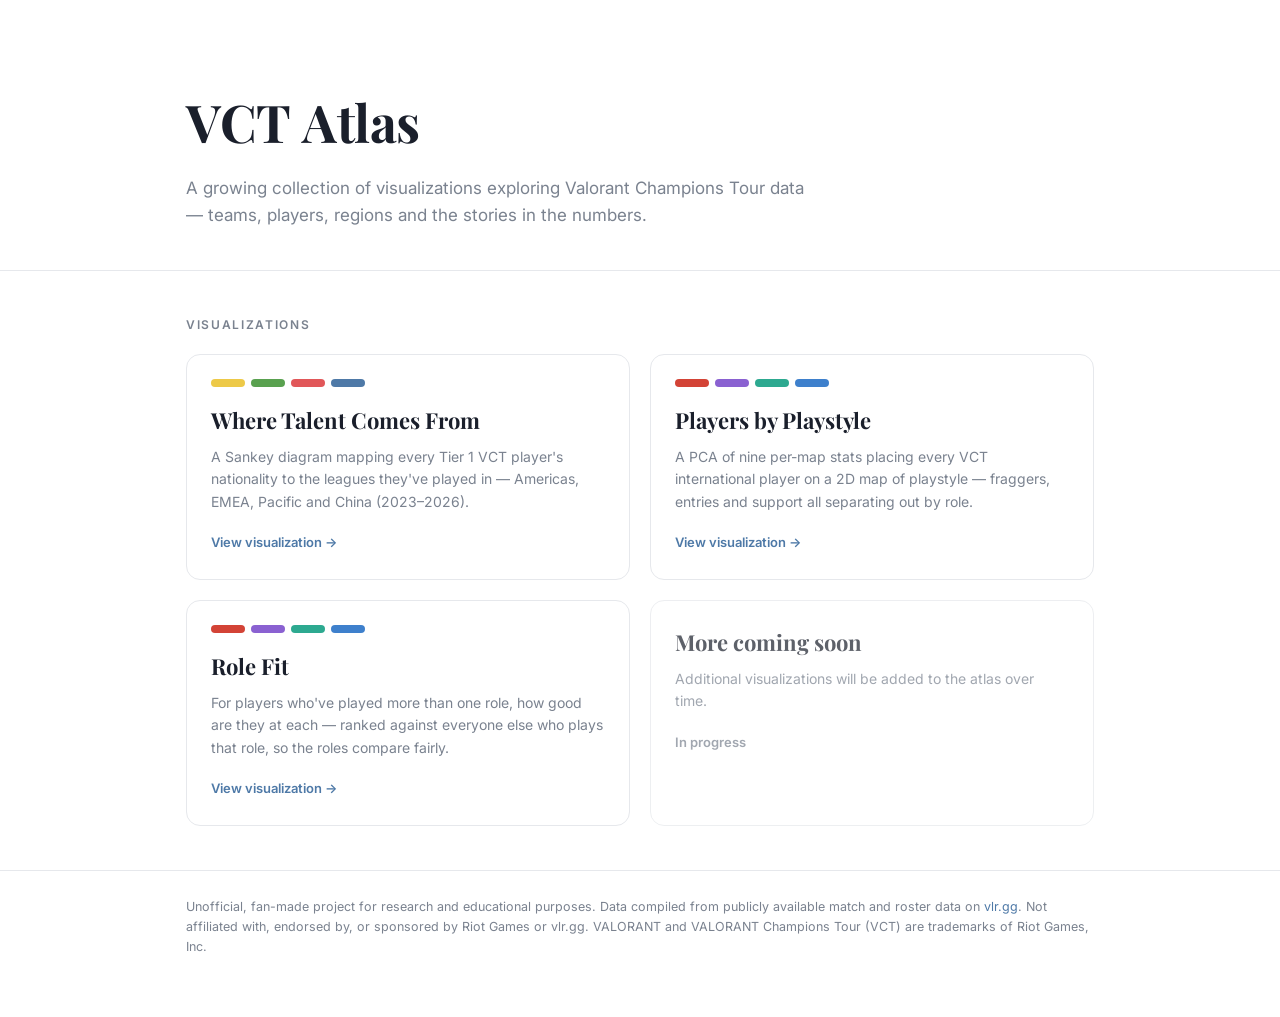
==== site/index.html @ 2ffb7d67 "Initial commit: VCT Atlas website + build scripts Three static visualizations (talent-flow Sankey, p" ====
<!doctype html>
<html lang="en"><head><meta charset="utf-8">
<meta name="viewport" content="width=device-width, initial-scale=1">
<title>VCT Atlas — Valorant Champions Tour, visualized</title>
<meta name="description" content="A growing collection of visualizations of Valorant Champions Tour (VCT) data.">
<link rel="preconnect" href="https://fonts.googleapis.com">
<link rel="preconnect" href="https://fonts.gstatic.com" crossorigin>
<link href="https://fonts.googleapis.com/css2?family=Inter:wght@400;500;600;700&family=Playfair+Display:wght@600;700&display=swap" rel="stylesheet">
<style>
  :root{ --ink:#1a1f2b; --body:#3c4250; --muted:#7a828f; --line:#e6e8ec; --accent:#4e79a7; }
  *{box-sizing:border-box}
  html,body{margin:0;background:#ffffff;color:var(--body);
    font-family:'Inter',system-ui,sans-serif;-webkit-font-smoothing:antialiased;line-height:1.6}
  .wrap{max-width:960px;margin:0 auto;padding:0 26px}
  header{padding:80px 0 40px;border-bottom:1px solid var(--line)}
  h1{font-family:'Playfair Display',Georgia,serif;font-weight:700;font-size:52px;
    letter-spacing:-.5px;color:var(--ink);margin:0 0 12px}
  header p{font-size:17px;color:var(--muted);margin:0;max-width:620px}
  section{padding:44px 0}
  .eyebrow{font-size:12px;font-weight:600;letter-spacing:.14em;text-transform:uppercase;
    color:var(--muted);margin:0 0 20px}
  .grid{display:grid;grid-template-columns:repeat(auto-fill,minmax(300px,1fr));gap:20px}
  .card{display:block;text-decoration:none;color:inherit;border:1px solid var(--line);
    border-radius:14px;padding:24px;transition:box-shadow .15s ease,transform .15s ease,border-color .15s ease}
  .card:hover{box-shadow:0 10px 30px rgba(26,31,43,.08);transform:translateY(-2px);border-color:#d3d8e0}
  .card h2{font-family:'Playfair Display',Georgia,serif;font-weight:700;font-size:22px;
    color:var(--ink);margin:0 0 8px}
  .card p{font-size:14px;color:var(--muted);margin:0 0 16px}
  .card .go{font-size:13px;font-weight:600;color:var(--accent)}
  .swatch{display:flex;gap:6px;margin-bottom:16px}
  .swatch span{width:34px;height:8px;border-radius:4px}
  .card.soon{opacity:.7;cursor:default}
  .card.soon .go{color:var(--muted)}
  footer{border-top:1px solid var(--line);padding:26px 0 60px;font-size:12.5px;color:var(--muted)}
  footer a{color:var(--accent);text-decoration:none}
  footer a:hover{text-decoration:underline}
</style></head>
<body>
<header><div class="wrap">
  <h1>VCT&nbsp;Atlas</h1>
  <p>A growing collection of visualizations exploring Valorant Champions Tour data — teams,
     players, regions and the stories in the numbers.</p>
</div></header>

<section><div class="wrap">
  <p class="eyebrow">Visualizations</p>
  <div class="grid">

    <a class="card" href="talent-flow/">
      <div class="swatch">
        <span style="background:#edc948"></span><span style="background:#59a14f"></span>
        <span style="background:#e15759"></span><span style="background:#4e79a7"></span>
      </div>
      <h2>Where Talent Comes From</h2>
      <p>A Sankey diagram mapping every Tier&nbsp;1 VCT player's nationality to the leagues
         they've played in — Americas, EMEA, Pacific and China (2023–2026).</p>
      <span class="go">View visualization →</span>
    </a>
    <a class="card" href="player-galaxy/">
      <div class="swatch">
        <span style="background:hsl(5,64%,52%)"></span><span style="background:hsl(262,55%,60%)"></span>
        <span style="background:hsl(168,58%,42%)"></span><span style="background:hsl(212,58%,52%)"></span>
      </div>
      <h2>Players by Playstyle</h2>
      <p>A PCA of nine per-map stats placing every VCT international player on a 2D map of
         playstyle — fraggers, entries and support all separating out by role.</p>
      <span class="go">View visualization →</span>
    </a>

    <a class="card" href="role-fit/">
      <div class="swatch">
        <span style="background:hsl(5,64%,52%)"></span><span style="background:hsl(262,55%,60%)"></span>
        <span style="background:hsl(168,58%,42%)"></span><span style="background:hsl(212,58%,52%)"></span>
      </div>
      <h2>Role Fit</h2>
      <p>For players who've played more than one role, how good are they at each — ranked against
         everyone else who plays that role, so the roles compare fairly.</p>
      <span class="go">View visualization →</span>
    </a>

    <div class="card soon">
      <h2>More coming soon</h2>
      <p>Additional visualizations will be added to the atlas over time.</p>
      <span class="go">In progress</span>
    </div>

  </div>
</div></section>

<footer><div class="wrap">
  Unofficial, fan-made project for research and educational purposes. Data compiled from
  publicly available match and roster data on <a href="https://www.vlr.gg" target="_blank" rel="noopener">vlr.gg</a>.
  Not affiliated with, endorsed by, or sponsored by Riot Games or vlr.gg. VALORANT and VALORANT
  Champions Tour (VCT) are trademarks of Riot Games, Inc.
</div></footer>
</body></html>
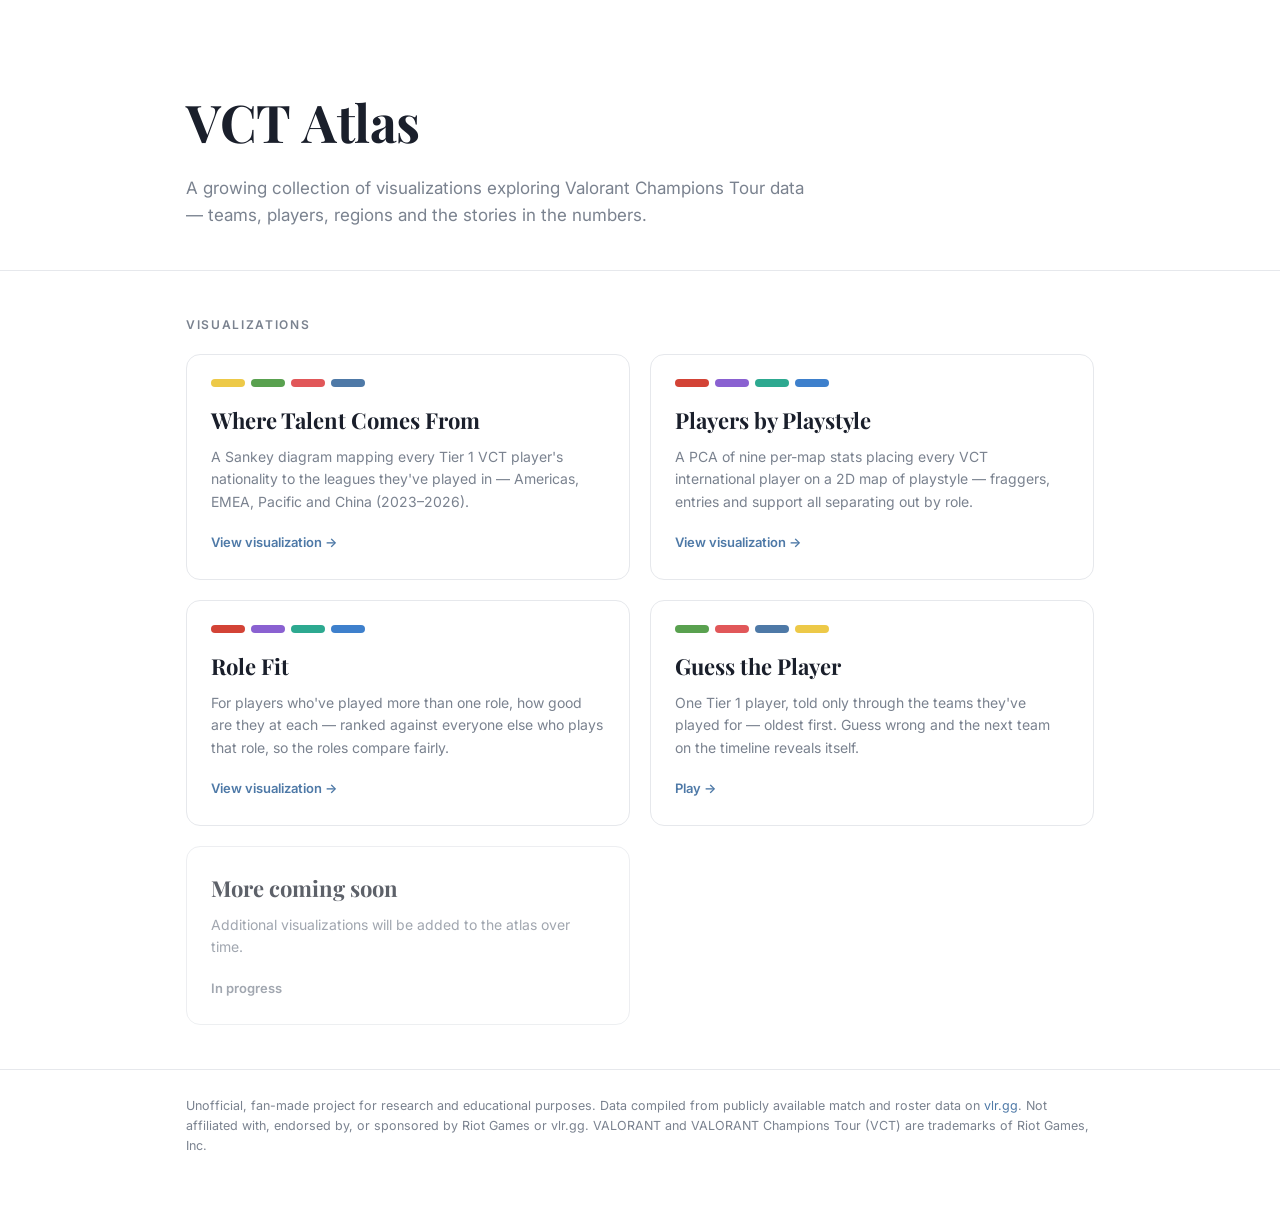
==== commit 48887473: "Add Guess the Player game New page at site/guess-the-player/: shows a Tier 1 VCT player's full team " ====
--- a/site/index.html
+++ b/site/index.html
@@ -78,6 +78,17 @@
       <span class="go">View visualization →</span>
     </a>
 
+    <a class="card" href="guess-the-player/">
+      <div class="swatch">
+        <span style="background:#59a14f"></span><span style="background:#e15759"></span>
+        <span style="background:#4e79a7"></span><span style="background:#edc948"></span>
+      </div>
+      <h2>Guess the Player</h2>
+      <p>One Tier&nbsp;1 player, told only through the teams they've played for — oldest first.
+         Guess wrong and the next team on the timeline reveals itself.</p>
+      <span class="go">Play →</span>
+    </a>
+
     <div class="card soon">
       <h2>More coming soon</h2>
       <p>Additional visualizations will be added to the atlas over time.</p>
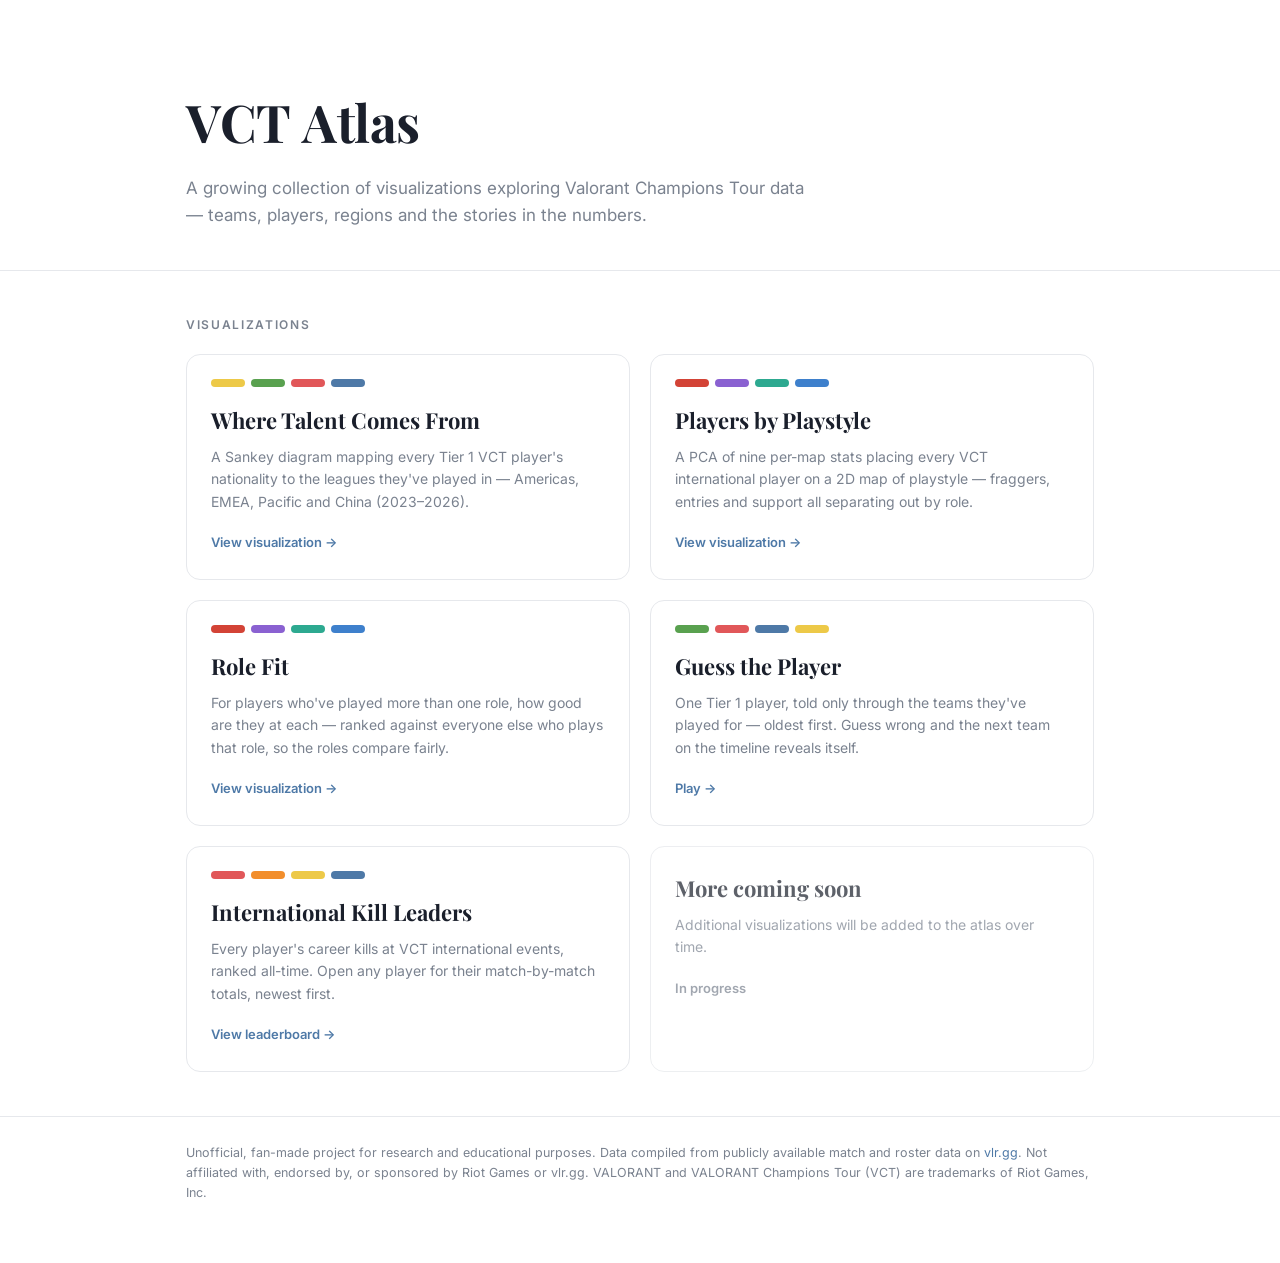
==== commit 9635bd9b: "Add international kill leaderboard" ====
--- a/site/index.html
+++ b/site/index.html
@@ -89,6 +89,17 @@
       <span class="go">Play →</span>
     </a>
 
+    <a class="card" href="kill-leaders/">
+      <div class="swatch">
+        <span style="background:#e15759"></span><span style="background:#f28e2b"></span>
+        <span style="background:#edc948"></span><span style="background:#4e79a7"></span>
+      </div>
+      <h2>International Kill Leaders</h2>
+      <p>Every player's career kills at VCT international events, ranked all-time. Open any
+         player for their match-by-match totals, newest first.</p>
+      <span class="go">View leaderboard →</span>
+    </a>
+
     <div class="card soon">
       <h2>More coming soon</h2>
       <p>Additional visualizations will be added to the atlas over time.</p>
